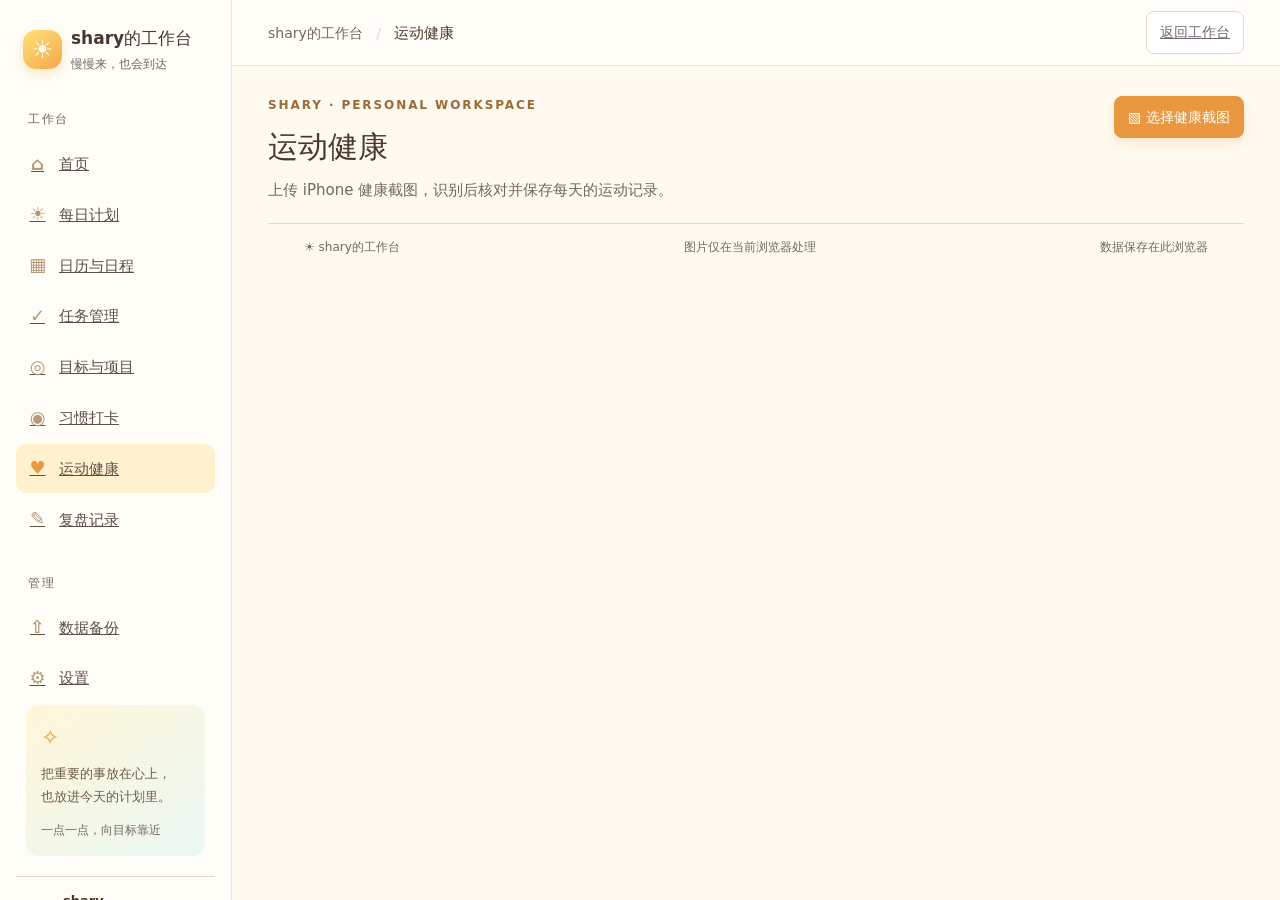
==== health-ocr.html @ df60cae6 "Add local screenshot health reader page" ====
<!doctype html>
<html lang="zh-CN">
<head>
<meta charset="utf-8"><meta name="viewport" content="width=device-width,initial-scale=1"><meta name="theme-color" content="#fff7fa">
<title>运动健康 · shary的工作台</title>
<link rel="stylesheet" href="style.css?v=6"><link rel="stylesheet" href="health-ocr.css?v=1">
</head>
<body>
<div class="shell">
 <aside class="sidebar">
  <a class="brand" href="index.html#home"><span class="brand-mark">☀</span><span><b>shary的工作台</b><small>慢慢来，也会到达</small></span></a>
  <div class="nav-label">工作台</div><nav id="main-nav">
   <a class="nav-item" href="index.html#home"><i>⌂</i>首页</a><a class="nav-item" href="index.html#daily"><i>☀</i>每日计划</a>
   <a class="nav-item" href="index.html#calendar"><i>▦</i>日历与日程</a><a class="nav-item" href="index.html#tasks"><i>✓</i>任务管理</a>
   <a class="nav-item" href="index.html#goals"><i>◎</i>目标与项目</a><a class="nav-item" href="index.html#habits"><i>◉</i>习惯打卡</a><a class="nav-item active" href="health-ocr.html"><i>♥</i>运动健康</a><a class="nav-item" href="index.html#reviews"><i>✎</i>复盘记录</a>
  </nav>
  <div class="nav-label nav-lower">管理</div><nav><a class="nav-item" href="index.html#backup"><i>⇧</i>数据备份</a><a class="nav-item" href="index.html#settings"><i>⚙</i>设置</a></nav>
  <div class="side-note"><span>✧</span><p>把重要的事放在心上，<br>也放进今天的计划里。</p><small>一点一点，向目标靠近</small></div>
  <div class="profile"><span class="avatar">S</span><span>shary<small>健康记录保存在此浏览器</small></span><b></b></div>
 </aside>
 <main class="main">
  <header class="topbar"><button class="icon-button menu" id="menu-toggle" aria-label="打开导航">☰</button><div class="crumb">shary的工作台 <span>/</span> <strong>运动健康</strong></div><div class="top-actions"><a class="btn" href="index.html#home">返回工作台</a></div></header>
  <section class="view-root">
   <div class="heading"><div><div class="eyebrow">SHARY · PERSONAL WORKSPACE</div><h1>运动健康</h1><p>上传 iPhone 健康截图，识别后核对并保存每天的运动记录。</p></div><div class="heading-actions"><label class="btn primary" for="health-image-files">▧ 选择健康截图</label><input id="health-image-files" type="file" accept="image/*" multiple hidden></div></div>
   <section class="ocr-content" id="health-root"></section>
   <footer class="footer"><span>☀ shary的工作台</span><span>图片仅在当前浏览器处理</span><span id="ocr-save-state">数据保存在此浏览器</span></footer>
  </section>
 </main>
</div>
<div class="toast-region" id="toast-region" aria-live="polite"></div>
<script src="health-ocr.js?v=1"></script>
</body></html>
---- style.css ----
:root{font-family:"Microsoft YaHei","PingFang SC",system-ui,sans-serif;color:#382d38;background:#fff8fb;font-synthesis:none;--ink:#382d38;--muted:#998b95;--line:#f0e6eb;--rose:#df6c99;--rose-dark:#bc507c;--soft:#fce8f0;--shadow:0 10px 30px #67364d0d}*{box-sizing:border-box}body{margin:0;min-width:320px}button,input,textarea,select{font:inherit}button{cursor:pointer}.shell{min-height:100vh}.sidebar{position:fixed;inset:0 auto 0 0;width:232px;background:#fff;border-right:1px solid var(--line);padding:25px 16px 15px;display:flex;flex-direction:column;z-index:5}.brand{display:flex;align-items:center;gap:11px;color:inherit;text-decoration:none;padding:0 10px 27px}.brand-mark{display:grid;place-items:center;width:39px;height:39px;border-radius:13px;background:linear-gradient(145deg,#f9b8d0,#e777a3);color:#fff;font-size:25px;box-shadow:0 5px 12px #e78cad44}.brand b{display:block;font-size:17px;letter-spacing:.08em}.brand small,.profile small{display:block;color:#aa9da7;font-size:10px;margin-top:3px}.nav-label{padding:9px 12px 8px;color:#b7aab2;font-size:10px;letter-spacing:.14em}.nav-lower{margin-top:19px}.nav-item{width:100%;border:0;background:transparent;color:#7f727d;text-align:left;padding:10px 12px;border-radius:10px;margin:2px 0;display:flex;align-items:center;gap:12px;font-size:13px}.nav-item i{width:19px;text-align:center;font-style:normal;font-size:17px;color:#b49aa9}.nav-item:hover{background:#fff5f8;color:var(--rose-dark)}.nav-item.active{background:var(--soft);color:var(--rose-dark);font-weight:650}.nav-item.active i{color:var(--rose)}.nav-item em{margin-left:auto;font-style:normal;font-size:9px}.side-note{margin:auto 10px 20px;padding:15px;border-radius:13px;background:linear-gradient(145deg,#fff5f8,#fff9f2);color:#9e788c}.side-note>span{color:#e6a663;font-size:22px}.side-note p{font-size:11px;line-height:1.8;margin:7px 0}.side-note small{font-size:9px;color:#bcaab5}.profile{border-top:1px solid var(--line);padding:14px 8px 0;display:flex;align-items:center;gap:9px;font-size:11px}.avatar{width:31px;height:31px;display:grid;place-items:center;border-radius:50%;background:#f7e3eb;color:var(--rose-dark)}.profile>b{margin-left:auto;width:7px;height:7px;border-radius:50%;background:#68bd9b}.main{margin-left:232px;min-height:100vh;display:flex;flex-direction:column}.topbar{height:66px;background:#ffffffdf;border-bottom:1px solid var(--line);display:flex;align-items:center;justify-content:space-between;padding:0 36px;position:sticky;top:0;z-index:4;backdrop-filter:blur(12px)}.crumb{font-size:12px;color:#a79aa3}.crumb span{padding:0 9px;color:#ded3d9}.crumb strong{color:var(--ink);font-size:13px}.top-actions{display:flex;align-items:center;gap:10px}.search{height:35px;width:230px;border:1px solid var(--line);background:#fff;border-radius:9px;display:flex;align-items:center;padding:0 9px;gap:6px;color:#b9aab4}.search>span{font-size:21px}.search input{border:0;outline:0;min-width:0;width:100%;font-size:11px;color:var(--ink)}kbd{white-space:nowrap;font-size:9px;border:1px solid var(--line);border-radius:4px;padding:2px 4px;color:#b7abb2}.icon-button{border:1px solid var(--line);color:#8d7d88;background:#fff;width:34px;height:34px;border-radius:9px;font-size:18px}.today-chip{border:1px solid var(--line);background:#fff;border-radius:9px;padding:8px 10px;color:#997f8f;font-size:10px}.menu{display:none}.view-root{width:min(1260px,100%);margin:0 auto;padding:30px 36px 38px;flex:1}.heading{display:flex;align-items:flex-start;justify-content:space-between;gap:20px;margin-bottom:21px}.eyebrow{font-size:10px;letter-spacing:.16em;color:#c69bad;margin-bottom:8px}.heading h1{font-size:25px;margin:0;font-weight:650}.heading p{margin:7px 0 0;color:#a2959f;font-size:12px}.heading-actions{display:flex;gap:8px;align-items:center}.btn{border:1px solid var(--line);background:#fff;border-radius:8px;padding:9px 13px;color:#746773;font-size:11px;transition:.18s}.btn:hover{border-color:#e8afc4;color:var(--rose-dark);transform:translateY(-1px)}.primary{background:var(--rose);border-color:var(--rose);color:#fff;box-shadow:0 5px 12px #df6c9928}.primary:hover{background:var(--rose-dark);color:#fff}.soft-btn{background:#fff6f9;border-color:#f6dce6;color:var(--rose-dark)}.danger{color:#c05b65;border-color:#f3d6d9;background:#fffafb}.grid{display:grid;gap:15px}.stats{grid-template-columns:repeat(4,minmax(0,1fr));margin-bottom:16px}.card{background:#fff;border:1px solid var(--line);border-radius:14px;padding:17px 18px;box-shadow:var(--shadow)}.stat{position:relative;overflow:hidden;min-height:105px}.stat:after{content:"";position:absolute;right:-13px;top:-20px;width:74px;height:74px;border-radius:50%;background:var(--tint,#fff2f6)}.stat-top{position:relative;z-index:1;display:flex;align-items:center;justify-content:space-between;color:#9e919a;font-size:10px}.stat-icon{display:grid;place-items:center;width:26px;height:26px;border-radius:8px;background:var(--tint,#fff2f6);color:var(--tone,var(--rose));font-size:13px}.stat-num{font-size:26px;font-weight:650;line-height:1;margin:13px 0 6px}.stat-foot{font-size:9px;color:#b0a3ac}.dashboard{grid-template-columns:minmax(0,1.65fr) minmax(260px,.9fr);align-items:start}.stack{display:grid;gap:15px}.card-head{display:flex;justify-content:space-between;align-items:center;margin-bottom:13px}.card-head h2,.card-head h3{font-size:13px;margin:0;font-weight:650}.card-head p{font-size:10px;color:#ad9fa8;margin:4px 0 0}.link{border:0;background:none;color:var(--rose-dark);font-size:10px;padding:3px}.greeting{background:linear-gradient(112deg,#fff,#fff5f8 64%,#fff4ec);display:flex;align-items:center;justify-content:space-between;min-height:112px}.greeting h2{font-size:20px;margin:0 0 7px}.greeting p{margin:0;color:#9c8f99;font-size:11px}.greet-art{width:100px;height:70px;border-radius:16px;background:#fceaf0;display:grid;place-items:center;font-size:27px;letter-spacing:4px}.three{display:grid;grid-template-columns:repeat(3,1fr);gap:8px}.thing{display:flex;align-items:center;gap:7px;border:1px solid #f1e7ec;border-radius:9px;padding:9px;background:#fffdfd}.thing b{width:21px;height:21px;display:grid;place-items:center;border-radius:50%;background:#fff0e7;color:#c98950;font-size:10px;flex:none}.thing input{width:100%;min-width:0;border:0;outline:0;color:#776a75;font-size:10px;background:transparent}.task-row,.simple-row{display:flex;align-items:center;gap:10px;padding:10px 0;border-bottom:1px solid #f5eff2}.task-row:last-child,.simple-row:last-child{border-bottom:0;padding-bottom:0}.check{accent-color:var(--rose);width:14px;height:14px;flex:none}.row-main{flex:1;min-width:0}.row-title{font-size:11px;color:#635762;display:block;overflow:hidden;text-overflow:ellipsis;white-space:nowrap}.row-title.done{text-decoration:line-through;color:#b3a9b0}.row-sub{font-size:9px;color:#afa3ac;margin-top:4px;display:block}.priority,.pill{font-size:9px;border-radius:5px;padding:4px 7px;white-space:nowrap}.p-high,.overdue{color:#c85c69;background:#fff0ef}.p-medium{color:#bd8845;background:#fff8e9}.p-low{color:#7193bd;background:#eff5fc}.pill{display:inline-flex;border-radius:20px;background:#f7f1f4;color:#8d7d88}.progress{height:6px;border-radius:9px;background:#f5eef2;overflow:hidden}.progress span{display:block;height:100%;border-radius:inherit;background:linear-gradient(90deg,#eba1bb,#dd6e9b)}.progress-caption{display:flex;justify-content:space-between;font-size:9px;color:#a99ca5;margin-top:6px}.project-mini{padding:9px 0;border-bottom:1px solid #f5eff2}.project-mini:last-child{border:0}.project-top{display:flex;justify-content:space-between;font-size:10px;margin-bottom:8px}.empty{padding:22px 8px;text-align:center;color:#b5aab1;font-size:11px}.empty span{display:block;font-size:24px;margin-bottom:7px;color:#e7c7d4}.habit-dots{display:grid;grid-template-columns:repeat(5,1fr);gap:7px;text-align:center}.habit-dot{border:0;background:none;color:#8a7a85;font-size:9px}.habit-dot i{width:35px;height:35px;border-radius:50%;display:grid;place-items:center;margin:0 auto 6px;background:#faf4f7;border:1px solid #f0e6eb;color:#c3adb9;font-style:normal;font-size:14px}.habit-dot.checked i{background:#eaf7f1;border-color:#bbe2d1;color:#4fa586}.quick-grid{grid-template-columns:repeat(3,1fr)}.quick{display:flex;gap:10px;align-items:center;text-align:left}.quick-symbol{display:grid;place-items:center;width:33px;height:33px;border-radius:10px;background:#fff2f6;color:var(--rose);font-size:15px}.quick b{font-size:10px;display:block}.quick small{font-size:9px;color:#a89aa4;display:block;margin-top:4px}.toolbar{display:flex;flex-wrap:wrap;gap:8px;margin-bottom:14px}.toolbar input,.toolbar select,.field input,.field textarea,.field select{border:1px solid var(--line);background:#fff;border-radius:8px;padding:9px 10px;color:#675a65;font-size:11px;outline:0}.toolbar input{min-width:160px}.field{display:flex;flex-direction:column;gap:6px}.field label{font-size:10px;color:#857782}.field input,.field select,.field textarea{width:100%}.field textarea{min-height:76px;resize:vertical}.field-grid{display:grid;grid-template-columns:1fr 1fr;gap:12px}.field.full{grid-column:1/-1}.table-wrap{overflow:auto}.table{width:100%;border-collapse:collapse;min-width:680px}.table th{text-align:left;color:#ad9fa8;font-size:9px;font-weight:500;padding:10px;border-bottom:1px solid var(--line);white-space:nowrap}.table td{padding:11px 10px;border-bottom:1px solid #f5eff2;font-size:10px;color:#756974;vertical-align:middle}.table tr:last-child td{border:0}.table-title{color:#524650;font-weight:600}.actions{display:flex;gap:5px}.small-action{border:0;background:transparent;color:#a695a0;font-size:10px;padding:3px}.status-progress{background:#fff4e6;color:#bd8845}.status-done{background:#eaf7f1;color:#4b9c7f}.status-start{background:#eff5fc;color:#7294bb}.calendar-layout,.review-layout{grid-template-columns:minmax(0,1.5fr) minmax(250px,.8fr);align-items:start}.calendar-head{display:flex;justify-content:space-between;align-items:center;margin-bottom:15px}.calendar-month{font-size:16px;font-weight:650}.calendar-controls{display:flex;gap:6px}.calendar-controls button{width:28px;height:28px;border:1px solid var(--line);border-radius:7px;background:white;color:#917d8b}.calendar-grid{display:grid;grid-template-columns:repeat(7,1fr);gap:4px}.weekday{text-align:center;font-size:9px;color:#b3a5ae;padding:7px 0}.day-cell{min-height:72px;border:1px solid transparent;border-radius:8px;padding:6px;background:#fff;cursor:pointer}.day-cell:hover{border-color:#f0c8d7;background:#fffafd}.day-cell.muted{opacity:.38}.day-cell.selected{border-color:#e59ab5;background:#fff6f9}.day-cell.today .day-num{background:var(--rose);color:white}.day-num{width:22px;height:22px;border-radius:50%;display:grid;place-items:center;font-size:10px;color:#7f707c}.markers{display:flex;gap:3px;margin-top:7px}.marker{height:4px;width:14px;border-radius:4px;background:#e889aa}.marker.event{background:#e3ac66}.marker.milestone{background:#78b69e}.day-event{font-size:8px;white-space:nowrap;overflow:hidden;text-overflow:ellipsis;color:#9a7c8b;margin-top:4px}.section-grid{grid-template-columns:repeat(2,minmax(0,1fr));align-items:start}.goal-card h3,.habit-card h3{margin:0;font-size:13px}.goal-card p,.habit-card p{color:#9c8f99;font-size:10px;line-height:1.7}.goal-meta{display:flex;gap:7px;flex-wrap:wrap;margin:12px 0}.goal-actions{display:flex;justify-content:flex-end;gap:4px}.project-card{border:1px solid #f4eaf0;border-radius:10px;padding:12px;margin-top:10px}.project-head{display:flex;justify-content:space-between;font-size:11px}.habit-grid{grid-template-columns:repeat(3,minmax(0,1fr))}.habit-card{text-align:center;padding:18px 13px}.habit-emoji{font-size:25px}.habit-week{display:flex;justify-content:center;gap:6px;margin:13px 0}.habit-week span{width:21px;height:21px;border-radius:50%;display:grid;place-items:center;background:#f7f1f4;color:#b2a3ad;font-size:8px}.habit-week .on{background:#e5f5ed;color:#4a9b7c}.switcher{display:flex;gap:5px}.switcher button{border:1px solid var(--line);background:white;border-radius:7px;padding:7px 11px;color:#907f89;font-size:10px}.switcher button.active{background:var(--soft);border-color:#f2cfdd;color:var(--rose-dark)}.history{max-height:440px;overflow:auto}.history-entry{padding:10px 0;border-bottom:1px solid var(--line);cursor:pointer}.history-entry strong{font-size:10px}.history-entry p{font-size:9px;color:#a2959e;margin:5px 0 0;white-space:nowrap;overflow:hidden;text-overflow:ellipsis}.modal-backdrop{position:fixed;inset:0;background:#382d3860;display:grid;place-items:center;padding:18px;z-index:20}.modal-backdrop[hidden]{display:none}.modal{width:min(550px,100%);max-height:90vh;overflow:auto;background:#fff;border-radius:16px;padding:22px;box-shadow:0 24px 80px #3f273333}.modal-head{display:flex;justify-content:space-between;align-items:center;margin-bottom:17px}.modal-head h2{margin:0;font-size:16px}.modal-close{border:0;background:#f8f1f5;border-radius:8px;width:30px;height:30px;color:#8d7c87;font-size:17px}.modal-foot{display:flex;justify-content:flex-end;gap:8px;margin-top:18px}.toast-region{position:fixed;right:20px;bottom:20px;z-index:30;display:grid;gap:8px}.toast{background:#3d303b;color:white;border-radius:9px;padding:11px 15px;font-size:11px;box-shadow:var(--shadow);animation:pop .2s ease}@keyframes pop{from{opacity:0;transform:translateY(7px)}to{opacity:1;transform:none}}.danger-card{border-color:#f1dadd}.danger-card h3{color:#b65f68}.scrim{display:none}.footer{border-top:1px solid var(--line);padding:14px 36px;color:#b7aab2;font-size:9px;display:flex;justify-content:space-between}.review-text{min-height:90px}.subheading{font-size:11px;color:#897985;margin:18px 0 10px}.muted{color:#aaa}
@media(max-width:1050px){.sidebar{width:208px}.main{margin-left:208px}.view-root{padding:26px 23px 32px}.topbar{padding:0 23px}.dashboard{grid-template-columns:1.25fr .9fr}.search{width:190px}}
@media(max-width:760px){.sidebar{transform:translateX(-100%);transition:transform .22s;width:255px;box-shadow:12px 0 35px #45333d18}.sidebar.open{transform:translateX(0)}.scrim.show{display:block;position:fixed;inset:0;background:#3c2d3744;z-index:4}.main{margin:0}.topbar{height:58px;padding:0 12px;gap:9px}.menu{display:block;flex:none}.crumb{margin-right:auto}.top-actions{gap:5px}.search{width:30px;padding:0;border:0;background:transparent}.search input{position:absolute;top:57px;left:10px;width:calc(100% - 20px);height:38px;padding:0 12px;border:1px solid var(--line);border-radius:8px;background:white;display:none;box-shadow:var(--shadow)}.search:focus-within input{display:block}.search kbd{display:none}.today-chip{padding:8px;font-size:0}.today-chip span{font-size:9px}.view-root{padding:21px 13px 27px}.heading{margin-bottom:15px}.heading h1{font-size:21px}.heading p{font-size:10px}.stats{grid-template-columns:repeat(2,minmax(0,1fr));gap:9px}.stat{min-height:90px;padding:13px}.stat-num{font-size:22px;margin:10px 0 5px}.dashboard,.calendar-layout,.review-layout{grid-template-columns:1fr}.section-grid{grid-template-columns:1fr}.quick-grid{grid-template-columns:1fr 1fr}.card{padding:14px}.greeting{min-height:96px}.greeting h2{font-size:17px}.greet-art{width:77px;height:60px;font-size:22px}.three{grid-template-columns:1fr}.thing{padding:8px}.day-cell{min-height:57px;padding:4px 3px}.calendar-grid{gap:2px}.habit-grid{grid-template-columns:repeat(2,minmax(0,1fr))}.footer{padding:12px 13px;gap:7px;flex-wrap:wrap}.footer span:last-child{width:100%}.field-grid{grid-template-columns:1fr}.field.full{grid-column:auto}.heading-actions .btn{padding:8px 9px}.toolbar>*{flex:1}.table{min-width:630px}}
@media(prefers-reduced-motion:reduce){*{scroll-behavior:auto!important;animation-duration:.01ms!important;transition-duration:.01ms!important}}
:root{--ink:#49382e;--muted:#988b7b;--line:#eee5d7;--rose:#ed9a3d;--rose-dark:#b96b2d;--soft:#fff1ce;--shadow:0 10px 30px rgba(112,78,38,.07)}
body{background:#fffaf0}
.sidebar{background:#fffdf8;border-color:#eee5d7}
.brand-mark{background:linear-gradient(145deg,#ffe276,#f6a74d);color:#fffaf0;box-shadow:0 5px 12px #efb04444}
.brand b{font-size:15px;letter-spacing:0}
.nav-label{color:#b8a58d}
.nav-item{color:#837466}
.nav-item i{color:#b49a77}
.nav-item:hover{background:#fff8e5;color:#a8652d}
.nav-item.active{background:#fff1ce;color:#a8652d}
.nav-item.active i{color:#e89a3f}
.side-note{background:linear-gradient(145deg,#fff6d8,#eaf8f4);color:#96794d}
.side-note>span{color:#e5a142}
.side-note small{color:#ad9a77}
.profile .avatar{background:#fff0cd;color:#ad6e35}
.topbar{background:#fffdf8e8;border-color:#eee5d7}
.crumb{color:#a39481}
.crumb strong{color:#49382e}
.search{border-color:#eee5d7}
.icon-button:hover,.today-chip:hover{border-color:#edca87;color:#ae6d34}
.btn:hover{border-color:#e9c580;color:#a8652d}
.primary{background:#e9983f;border-color:#e9983f;box-shadow:0 5px 12px #d8983b30}
.primary:hover{background:#c77930;border-color:#c77930}
.soft-btn{background:#fff8e8;border-color:#f3e3bb;color:#a8652d}
.eyebrow{color:#c38a4a}
.stat:after{background:var(--tint,#fff4d9)}
.stats>.stat:nth-child(1){--tone:#bd7534!important;--tint:#fff2d7!important}
.stats>.stat:nth-child(2){--tone:#4f9c88!important;--tint:#e8f6ef!important}
.stats>.stat:nth-child(3){--tone:#c37a56!important;--tint:#fff0df!important}
.stats>.stat:nth-child(4){--tone:#718fbb!important;--tint:#edf4fb!important}
.greeting{background:linear-gradient(112deg,#fffdf7 0%,#fff4d9 55%,#e8f6f2 100%)}
.greeting h2{color:#55402d}
.task-row,.simple-row,.project-mini{border-color:#f3eee3}
.row-title{color:#625244}
.row-sub{color:#a99b8b}
.p-high,.overdue{color:#bf6656;background:#fff0e9}
.p-medium{color:#ae793b;background:#fff6df}
.p-low{color:#668eae;background:#edf7fa}
.progress{background:#f1ede4}
.progress span{background:linear-gradient(90deg,#ffd56c,#ee9841)}
.greet-art:not(.mascot-scene){background:#fff2ce}
.habit-dot i{background:#fff8e8;border-color:#f0e7d2;color:#bd9758}
.habit-dot.checked i{background:#eaf7ef;border-color:#b9e2cb;color:#4f9b7e}
.day-cell:hover,.day-cell.selected{border-color:#ead09b;background:#fffaf0}
.day-cell.today .day-num{background:#e89b40}
.marker{background:#ee9a45}
.marker.event{background:#72b8ad}
.marker.milestone{background:#9a8ac3}
.day-event{color:#927444}
.pill{background:#f7f1e5;color:#887864}
.status-progress{background:#fff4dc;color:#b6803c}
.status-done{background:#eaf7ef;color:#4b9679}
.status-start{background:#edf4fb;color:#7294bb}
.goal-card,.project-card{border-color:#f0e8da}
.habit-week span{background:#f7f2e9;color:#a6967e}
.habit-week .on{background:#e5f5eb;color:#4a9677}
.modal{color:#49382e}
.field input:focus,.field textarea:focus,.field select:focus,.toolbar input:focus,.toolbar select:focus{border-color:#e6b75f;box-shadow:0 0 0 3px #fff2d8}
.footer{border-color:#eee5d7;color:#aa9c89}
.greet-art.mascot-scene{width:152px;height:152px;flex:none;display:block;object-fit:contain;padding:0;border:0;border-radius:0;background:transparent;box-shadow:none;filter:drop-shadow(0 8px 10px rgba(147,96,38,.12))}
@media(max-width:760px){.greet-art.mascot-scene{width:118px;height:118px}}

/* 字体清晰度优化：提高字号、字重与次要文字对比度 */
:root{--muted:#76685e}
body{font-size:16px;line-height:1.6}
.brand b{font-size:18px;font-weight:750}
.brand small,.profile small{font-size:12px;color:#78695e}
.nav-label{font-size:12px;font-weight:700;color:#78695e}
.nav-item{font-size:15px;font-weight:600;color:#625448}
.nav-item.active{font-weight:750}
.nav-item i{font-size:18px}
.nav-item em{font-size:11px}
.side-note{color:#745f42}
.side-note p{font-size:13px;font-weight:550}
.side-note small{font-size:11px;color:#78695e}
.profile{font-size:13px;font-weight:600}
.crumb{font-size:14px;color:#78695e}
.crumb strong{font-size:15px;font-weight:700}
.search input{font-size:13px}
kbd{font-size:11px;color:#74665c}
.today-chip{font-size:13px;color:#705f50}
.heading h1{font-size:30px;font-weight:750}
.heading p{font-size:15px;color:#75665b}
.eyebrow{font-size:12px;font-weight:700;color:#9a6b38}
.btn{font-size:14px;font-weight:650}
.stat-top{font-size:13px;font-weight:650;color:#74665b}
.stat-icon{font-size:15px}
.stat-num{font-size:30px;font-weight:750}
.stat-foot{font-size:12px;color:#74665b}
.card-head h2,.card-head h3{font-size:16px;font-weight:750}
.card-head p{font-size:13px;color:#75665b}
.link{font-size:13px;font-weight:650}
.greeting h2{font-size:23px;font-weight:750}
.greeting p{font-size:14px;color:#74665b}
.thing{padding:10px}
.thing b{font-size:12px;font-weight:750}
.thing input{font-size:13px;color:#51453b;font-weight:550}
.row-title{font-size:14px;color:#51453b;font-weight:650}
.row-sub{font-size:12px;color:#74665b}
.priority,.pill{font-size:12px;font-weight:650}
.progress-caption{font-size:12px;color:#74665b}
.project-top{font-size:13px;font-weight:600}
.empty{font-size:14px;color:#74665b}
.habit-dot{font-size:12px;font-weight:600}
.toolbar input,.toolbar select,.field input,.field textarea,.field select{font-size:14px}
.field label{font-size:13px;font-weight:650;color:#625448}
.table th{font-size:12px;font-weight:700;color:#74665b}
.table td{font-size:13px;color:#625448}
.table-title{font-weight:700}
.small-action{font-size:12px}
.calendar-month{font-size:18px;font-weight:750}
.calendar-controls button{font-size:15px}
.weekday{font-size:12px;font-weight:650;color:#74665b}
.day-num{font-size:12px;font-weight:650;color:#625448}
.day-event{font-size:10px;color:#705f50}
.goal-card h3,.habit-card h3{font-size:16px;font-weight:750}
.goal-card p,.habit-card p{font-size:13px;color:#74665b}
.goal-meta{font-size:12px}
.habit-week span{font-size:10px;font-weight:650}
.switcher button{font-size:12px;font-weight:650}
.history-entry strong{font-size:13px;font-weight:700}
.history-entry p{font-size:12px;color:#74665b}
.modal-head h2{font-size:19px;font-weight:750}
.modal-close{font-size:19px}
.toast{font-size:14px;font-weight:600}
.footer{font-size:12px;color:#74665b}
.subheading{font-size:14px;font-weight:700;color:#625448}
.muted{color:#74665b}
@media(max-width:760px){
  body{font-size:16px}
  .brand b{font-size:18px}
  .nav-item{font-size:16px}
  .view-root{padding:21px 13px 27px}
  .heading h1{font-size:24px}
  .heading p{font-size:13px}
  .btn{font-size:13px}
  .stat-top{font-size:12px}
  .stat-num{font-size:25px}
  .stat-foot{font-size:11px}
  .card-head h2,.card-head h3{font-size:16px}
  .greeting h2{font-size:20px}
  .greeting p{font-size:13px}
  .row-title{font-size:14px}
  .row-sub{font-size:12px}
  .day-cell{min-height:60px}
  .weekday{font-size:11px}
  .day-num{font-size:12px}
  .day-event{font-size:9px}
  .toolbar input,.toolbar select,.field input,.field textarea,.field select{font-size:14px}
  .table td{font-size:13px}
  .footer{font-size:12px}
}


/* 高可读性字体：明显放大并加重信息文字 */
body{font-size:18px;line-height:1.7}
.brand b{font-size:20px;font-weight:800}
.brand small,.profile small{font-size:14px;color:#65564a}
.nav-label{font-size:14px;font-weight:750;color:#65564a}
.nav-item{font-size:17px;font-weight:650;color:#57483c;padding-top:12px;padding-bottom:12px}
.nav-item.active{font-weight:800}
.nav-item i{font-size:20px}
.nav-item em{font-size:13px}
.side-note{color:#695337}
.side-note p{font-size:15px;font-weight:650}
.side-note small{font-size:13px;color:#65564a}
.profile{font-size:15px;font-weight:700}
.crumb{font-size:16px;color:#65564a}
.crumb strong{font-size:17px;font-weight:800}
.search input{font-size:15px}
kbd{font-size:12px;color:#65564a}
.today-chip{font-size:15px;font-weight:700;color:#65564a}
.heading h1{font-size:36px;font-weight:800}
.heading p{font-size:17px;color:#65564a}
.eyebrow{font-size:14px;font-weight:750;color:#8d5d2c}
.btn{font-size:16px;font-weight:750;padding:10px 15px}
.stat-top{font-size:15px;font-weight:750;color:#65564a}
.stat-icon{font-size:17px}
.stat-num{font-size:36px;font-weight:800}
.stat-foot{font-size:14px;color:#65564a;font-weight:550}
.card-head h2,.card-head h3{font-size:19px;font-weight:800}
.card-head p{font-size:15px;color:#65564a}
.link{font-size:15px;font-weight:750}
.greeting h2{font-size:27px;font-weight:800}
.greeting p{font-size:16px;color:#65564a}
.thing{padding:11px}
.thing b{font-size:14px;font-weight:800}
.thing input{font-size:15px;color:#49382e;font-weight:650}
.row-title{font-size:16px;color:#49382e;font-weight:750}
.row-sub{font-size:14px;color:#65564a;font-weight:550}
.priority,.pill{font-size:14px;font-weight:750}
.progress-caption{font-size:14px;color:#65564a;font-weight:600}
.project-top{font-size:15px;font-weight:700}
.empty{font-size:16px;color:#65564a}
.habit-dot{font-size:14px;font-weight:700}
.toolbar input,.toolbar select,.field input,.field textarea,.field select{font-size:16px}
.field label{font-size:15px;font-weight:750;color:#57483c}
.table th{font-size:14px;font-weight:750;color:#65564a}
.table td{font-size:15px;color:#57483c}
.table-title{font-weight:800}
.small-action{font-size:14px}
.calendar-month{font-size:21px;font-weight:800}
.calendar-controls button{font-size:17px}
.weekday{font-size:14px;font-weight:750;color:#65564a}
.day-num{font-size:14px;font-weight:750;color:#57483c}
.day-event{font-size:12px;color:#65564a}
.goal-card h3,.habit-card h3{font-size:19px;font-weight:800}
.goal-card p,.habit-card p{font-size:15px;color:#65564a}
.goal-meta{font-size:14px}
.habit-week span{font-size:12px;font-weight:750}
.switcher button{font-size:14px;font-weight:750}
.history-entry strong{font-size:15px;font-weight:800}
.history-entry p{font-size:14px;color:#65564a}
.modal-head h2{font-size:21px;font-weight:800}
.modal-close{font-size:21px}
.toast{font-size:16px;font-weight:700}
.footer{font-size:14px;color:#65564a}
.subheading{font-size:16px;font-weight:800;color:#57483c}
.muted{color:#65564a}
@media(max-width:760px){
  body{font-size:17px}
  .brand b{font-size:19px}
  .brand small,.profile small{font-size:13px}
  .nav-item{font-size:17px}
  .view-root{padding:21px 13px 27px}
  .crumb{font-size:13px}
  .crumb strong{font-size:14px}
  .heading h1{font-size:28px}
  .heading p{font-size:15px}
  .eyebrow{font-size:12px}
  .btn{font-size:14px;padding:9px 11px}
  .stat-top{font-size:13px}
  .stat-num{font-size:29px}
  .stat-foot{font-size:12px}
  .card-head h2,.card-head h3{font-size:17px}
  .card-head p{font-size:13px}
  .greeting h2{font-size:22px}
  .greeting p{font-size:14px}
  .row-title{font-size:15px}
  .row-sub{font-size:13px}
  .day-cell{min-height:62px}
  .weekday{font-size:12px}
  .day-num{font-size:13px}
  .day-event{font-size:10px}
  .toolbar input,.toolbar select,.field input,.field textarea,.field select{font-size:16px}
  .field label{font-size:14px}
  .table td{font-size:14px}
  .footer{font-size:13px}
}

/* 全局易读性加强：浅色文字、表单与边线统一增强 */
:root{--ink:#3f342d;--muted:#5e4d40;--line:#d8c3aa}
body{font-size:20px;line-height:1.75;color:#3f342d}
.brand b{font-size:21px;font-weight:850}
.brand small,.profile small,.nav-label,.side-note small{font-size:15px!important;color:#5e4d40!important;font-weight:650}
.nav-item{font-size:18px!important;color:#4f4034!important;font-weight:700}
.nav-item.active{font-weight:850}
.nav-item i{font-size:21px}
.side-note p{font-size:16px;font-weight:700;color:#594835}
.profile{font-size:16px;font-weight:750}
.crumb{font-size:17px!important;color:#5e4d40!important}
.crumb strong{font-size:18px!important;font-weight:850}
.search input{font-size:16px!important;color:#3f342d}
.today-chip{font-size:16px!important;font-weight:750;color:#4f4034}
.heading h1{font-size:40px;font-weight:850}
.heading p{font-size:18px!important;color:#5e4d40!important;font-weight:650}
.eyebrow{font-size:15px!important;font-weight:800;color:#825221}
.btn{font-size:17px!important;font-weight:800;border-width:1.5px}
.stat-top{font-size:16px!important;font-weight:800;color:#5e4d40!important}
.stat-num{font-size:38px;font-weight:850}
.stat-foot{font-size:15px!important;font-weight:650;color:#5e4d40!important}
.card-head h2,.card-head h3{font-size:20px!important;font-weight:850}
.card-head p{font-size:16px!important;color:#5e4d40!important;font-weight:650}
.link{font-size:16px!important;font-weight:800}
.greeting h2{font-size:28px;font-weight:850}
.greeting p{font-size:17px!important;color:#5e4d40!important;font-weight:650}
.thing{border:2px solid #cdb395;background:#fffefd;padding:12px}
.thing b{width:28px;height:28px;font-size:16px;font-weight:850;color:#854c1e;background:#fff0dc}
.thing input{font-size:17px!important;font-weight:750!important;color:#3f342d!important}
.row-title{font-size:17px!important;font-weight:800;color:#3f342d!important}
.row-sub{font-size:15px!important;font-weight:650;color:#5e4d40!important}
.priority,.pill{font-size:15px!important;font-weight:800}
.progress{height:9px;border:1px solid #c7ae91}
.progress-caption{font-size:15px!important;font-weight:700;color:#5e4d40!important}
.project-top{font-size:16px!important;font-weight:750}
.empty{font-size:17px!important;color:#5e4d40!important;font-weight:600}
.habit-dot{font-size:15px!important;font-weight:750}
.toolbar input,.toolbar select,.field input,.field textarea,.field select{font-size:17px!important;color:#3f342d;border:1.5px solid #cdb99f}
.field label{font-size:16px!important;font-weight:800;color:#4f4034!important}
.table th{font-size:15px!important;font-weight:800;color:#5e4d40!important}
.table td{font-size:16px!important;color:#4f4034!important}
.small-action{font-size:15px!important}
.calendar-month{font-size:22px!important;font-weight:850}
.weekday{font-size:15px!important;font-weight:800;color:#5e4d40!important}
.day-num{font-size:15px!important;font-weight:800;color:#4f4034!important}
.day-event{font-size:13px!important;color:#5e4d40!important;font-weight:650}
.goal-card h3,.habit-card h3{font-size:20px!important;font-weight:850}
.goal-card p,.habit-card p{font-size:16px!important;color:#5e4d40!important;font-weight:650}
.habit-week span{font-size:13px!important;font-weight:800}
.switcher button{font-size:15px!important;font-weight:800}
.history-entry strong{font-size:16px!important;font-weight:850}
.history-entry p{font-size:15px!important;color:#5e4d40!important;font-weight:650}
.modal-head h2{font-size:22px!important;font-weight:850}
.toast{font-size:17px!important;font-weight:750}
.footer{font-size:15px!important;color:#5e4d40!important;font-weight:600;border-color:#d8c3aa}
.subheading{font-size:17px!important;font-weight:850;color:#4f4034!important}
.muted{color:#5e4d40!important}
.card,.project-card{border-color:#d8c3aa;border-width:1.5px}
.task-row,.simple-row,.project-mini{border-color:#d8c3aa}
.toolbar input,.toolbar select,.field input,.field textarea,.field select,.search{border-color:#cdb99f}
.day-cell{border-color:#e2d2be}
.calendar-grid{gap:5px}
@media(max-width:760px){
 body{font-size:18px}
 .nav-item{font-size:18px!important}
 .heading h1{font-size:30px}
 .heading p{font-size:16px!important}
 .btn{font-size:15px!important}
 .stat-top{font-size:14px!important}
 .stat-num{font-size:31px}
 .stat-foot{font-size:13px!important}
 .card-head h2,.card-head h3{font-size:18px!important}
 .card-head p{font-size:14px!important}
 .greeting h2{font-size:23px}
 .greeting p{font-size:15px!important}
 .thing{padding:10px}
 .thing input{font-size:16px!important}
 .row-title{font-size:16px!important}
 .row-sub{font-size:14px!important}
 .day-cell{min-height:64px}
 .weekday{font-size:13px!important}
 .day-num{font-size:14px!important}
 .day-event{font-size:10px!important}
 .toolbar input,.toolbar select,.field input,.field textarea,.field select{font-size:16px!important}
 .table td{font-size:15px!important}
 .footer{font-size:14px!important}
}

/* 视觉平衡：保留可读性，恢复轻松的字号、字重和线条 */
:root{--ink:#49382e;--muted:#74675f;--line:#e6d8c8;--shadow:0 8px 22px rgba(112,78,38,.055)}
body{font-size:16px!important;line-height:1.6;color:#49382e}
.brand{gap:9px;padding-left:7px;padding-right:7px}
.brand b{font-size:17px!important;font-weight:700!important;white-space:nowrap;letter-spacing:0}
.brand small,.profile small,.nav-label,.side-note small{font-size:12px!important;color:#74675f!important;font-weight:500!important}
.nav-item{font-size:15px!important;font-weight:550!important;color:#5d5046!important;padding-top:10px;padding-bottom:10px}
.nav-item.active{font-weight:700!important}
.nav-item i{font-size:18px!important}
.nav-item em{font-size:11px!important}
.side-note{color:#7d6544}
.side-note p{font-size:13px!important;font-weight:500!important;color:#6e5c49}
.profile{font-size:13px!important;font-weight:600!important}
.crumb{font-size:14px!important;color:#74675f!important}
.crumb strong{font-size:15px!important;font-weight:700!important}
.search input{font-size:13px!important}
.today-chip{font-size:13px!important;font-weight:600!important;color:#6b5c50}
.heading h1{font-size:30px!important;font-weight:700!important}
.heading p{font-size:15px!important;font-weight:500!important;color:#74675f!important}
.eyebrow{font-size:12px!important;font-weight:650!important;color:#9a6b38}
.btn{font-size:14px!important;font-weight:600!important;padding:9px 13px;border-width:1px}
.stat-top{font-size:13px!important;font-weight:600!important;color:#71645b!important}
.stat-num{font-size:31px!important;font-weight:700!important}
.stat-foot{font-size:12px!important;font-weight:500!important;color:#74675f!important}
.card-head h2,.card-head h3{font-size:17px!important;font-weight:700!important}
.card-head p{font-size:13px!important;color:#74675f!important;font-weight:500!important}
.link{font-size:13px!important;font-weight:600!important}
.greeting h2{font-size:23px!important;font-weight:700!important}
.greeting p{font-size:14px!important;color:#74675f!important;font-weight:500!important}
.thing{border:1px solid #e3d1bd;background:#fffefd;padding:10px}
.thing b{width:24px;height:24px;font-size:13px!important;font-weight:700!important;color:#9a5c28;background:#fff1e3}
.thing input{font-size:15px!important;font-weight:550!important;color:#51453b!important}
.row-title{font-size:14px!important;font-weight:650!important;color:#51453b!important}
.row-sub{font-size:12px!important;font-weight:500!important;color:#74675f!important}
.priority,.pill{font-size:12px!important;font-weight:650!important}
.progress{height:7px;border:0}
.progress-caption{font-size:12px!important;font-weight:550!important;color:#74675f!important}
.project-top{font-size:13px!important;font-weight:600!important}
.empty{font-size:14px!important;color:#74675f!important;font-weight:500!important}
.habit-dot{font-size:12px!important;font-weight:600!important}
.toolbar input,.toolbar select,.field input,.field textarea,.field select{font-size:14px!important;color:#51453b;border:1px solid #dfcdb7}
.field label{font-size:13px!important;font-weight:600!important;color:#65574d!important}
.table th{font-size:12px!important;font-weight:650!important;color:#74675f!important}
.table td{font-size:13px!important;color:#62564d!important}
.small-action{font-size:12px!important}
.calendar-month{font-size:18px!important;font-weight:700!important}
.weekday{font-size:12px!important;font-weight:600!important;color:#74675f!important}
.day-num{font-size:12px!important;font-weight:600!important;color:#62564d!important}
.day-event{font-size:10px!important;color:#74675f!important;font-weight:500!important}
.goal-card h3,.habit-card h3{font-size:17px!important;font-weight:700!important}
.goal-card p,.habit-card p{font-size:13px!important;color:#74675f!important;font-weight:500!important}
.habit-week span{font-size:10px!important;font-weight:650!important}
.switcher button{font-size:12px!important;font-weight:600!important}
.history-entry strong{font-size:13px!important;font-weight:700!important}
.history-entry p{font-size:12px!important;color:#74675f!important;font-weight:500!important}
.modal-head h2{font-size:18px!important;font-weight:700!important}
.toast{font-size:14px!important;font-weight:600!important}
.footer{font-size:12px!important;color:#74675f!important;font-weight:500!important;border-color:#e6d8c8}
.subheading{font-size:14px!important;font-weight:700!important;color:#62564d!important}
.muted{color:#74675f!important}
.card,.project-card{border-color:#e1cfba;border-width:1px}
.task-row,.simple-row,.project-mini{border-color:#e3d5c6}
.toolbar input,.toolbar select,.field input,.field textarea,.field select,.search{border-color:#ddcbb4}
.day-cell{border-color:#eadccb}
.calendar-grid{gap:4px}
@media(max-width:760px){
 body{font-size:16px!important}
 .brand b{font-size:17px!important}
 .nav-item{font-size:16px!important}
 .crumb{font-size:13px!important}
 .crumb strong{font-size:14px!important}
 .heading h1{font-size:26px!important}
 .heading p{font-size:14px!important}
 .btn{font-size:13px!important;padding:8px 10px}
 .stat-top{font-size:12px!important}
 .stat-num{font-size:26px!important}
 .stat-foot{font-size:11px!important}
 .card-head h2,.card-head h3{font-size:16px!important}
 .card-head p{font-size:12px!important}
 .greeting h2{font-size:20px!important}
 .greeting p{font-size:13px!important}
 .thing{padding:9px}
 .thing input{font-size:14px!important}
 .row-title{font-size:14px!important}
 .row-sub{font-size:12px!important}
 .day-cell{min-height:58px}
 .weekday{font-size:11px!important}
 .day-num{font-size:12px!important}
 .day-event{font-size:9px!important}
 .toolbar input,.toolbar select,.field input,.field textarea,.field select{font-size:14px!important}
 .table td{font-size:12px!important}
 .footer{font-size:11px!important}
}


.health-toolbar{display:flex;align-items:center;gap:12px;margin-bottom:16px;padding:12px 16px}.health-toolbar strong{flex:1;text-align:center;font-size:16px}.health-rings{display:flex;align-items:center;gap:24px;padding:22px;margin-bottom:16px}.ring-stack{width:138px;height:138px;position:relative;flex:none}.ring{position:absolute;inset:0;border-radius:50%;display:grid;place-items:center;border:10px solid #eee}.ring span{font-size:15px;font-weight:750;text-align:center}.ring small{display:block;font-size:11px;color:var(--muted);font-weight:500}.ring-move{inset:0;border-color:#f34c79;border-right-color:#f9d4df}.ring-exercise{inset:17px;border-color:#86c934;border-right-color:#e2f1cd}.ring-stand{inset:34px;border-color:#22b9bd;border-right-color:#d3eff0}.health-rings h2{margin:5px 0;font-size:20px}.health-rings p{margin:5px 0}.health-metrics{grid-template-columns:repeat(4,1fr);margin-bottom:16px}.health-metric{background:#fff;border:1px solid var(--line);border-radius:16px;padding:16px;box-shadow:var(--shadow)}.health-metric>div{font-size:13px;color:var(--muted)}.health-metric strong{display:block;font-size:26px;color:var(--metric);margin:5px 0}.health-metric small{font-size:14px;margin-left:4px}.health-metric>span{font-size:11px;color:var(--muted)}.health-bars{height:190px;display:flex;gap:12px;align-items:end;justify-content:space-around;padding:12px}.health-bar-col{height:100%;display:flex;align-items:center;flex-direction:column;gap:6px;flex:1}.health-bar-track{height:135px;width:min(35px,80%);border-radius:10px;background:#f2eee9;display:flex;align-items:end;overflow:hidden}.health-bar-track i{width:100%;background:#88c83d;border-radius:10px}.health-bar-col b{font-size:12px}.health-bar-col small{color:var(--muted)}.health-workout-icon{width:38px;height:38px;border-radius:50%;background:#f2eafa;display:grid;place-items:center;color:#765a8e}.health-manual{margin-top:16px}.health-form{display:grid;grid-template-columns:repeat(4,1fr);gap:12px}.health-form label{display:grid;gap:5px;font-size:12px;color:var(--muted)}.health-form input{min-width:0;width:100%;border:1px solid var(--line);border-radius:9px;padding:9px;background:#fff;color:var(--ink);font:inherit}.health-form button{align-self:end}.health-manual .card-head{margin-bottom:15px}@media(max-width:760px){.health-rings{gap:14px;padding:16px}.ring-stack{width:116px;height:116px}.ring-exercise{inset:14px}.ring-stand{inset:29px}.health-rings h2{font-size:17px}.health-metrics{grid-template-columns:repeat(2,1fr)}.health-form{grid-template-columns:repeat(2,1fr)}.health-bars{gap:6px}.health-bar-track{width:26px}}

.health-sync{padding:18px 20px;margin-bottom:16px}.health-sync-status{display:flex;gap:12px;align-items:flex-start}.health-sync-status b{font-size:15px}.health-sync-status p{margin:3px 0 10px}.health-status-dot{width:10px;height:10px;border-radius:50%;margin-top:7px;background:#d79b52;box-shadow:0 0 0 4px #fff1d9;flex:none}.health-status-dot.is-connected{background:#62a886;box-shadow:0 0 0 4px #eaf6ef}.health-connection{display:grid;grid-template-columns:minmax(180px,1fr) minmax(180px,1fr) auto;gap:10px;align-items:end;margin:10px 0}.health-connection label{display:grid;gap:4px;color:var(--muted);font-size:12px}.health-connection input{min-width:0;border:1px solid var(--line);border-radius:9px;padding:9px 11px;background:#fff;color:var(--ink);font:inherit}.health-sync>small{display:block;margin-top:6px}@media(max-width:760px){.health-sync{padding:15px}.health-connection{grid-template-columns:1fr}.health-connection button{justify-self:start}}
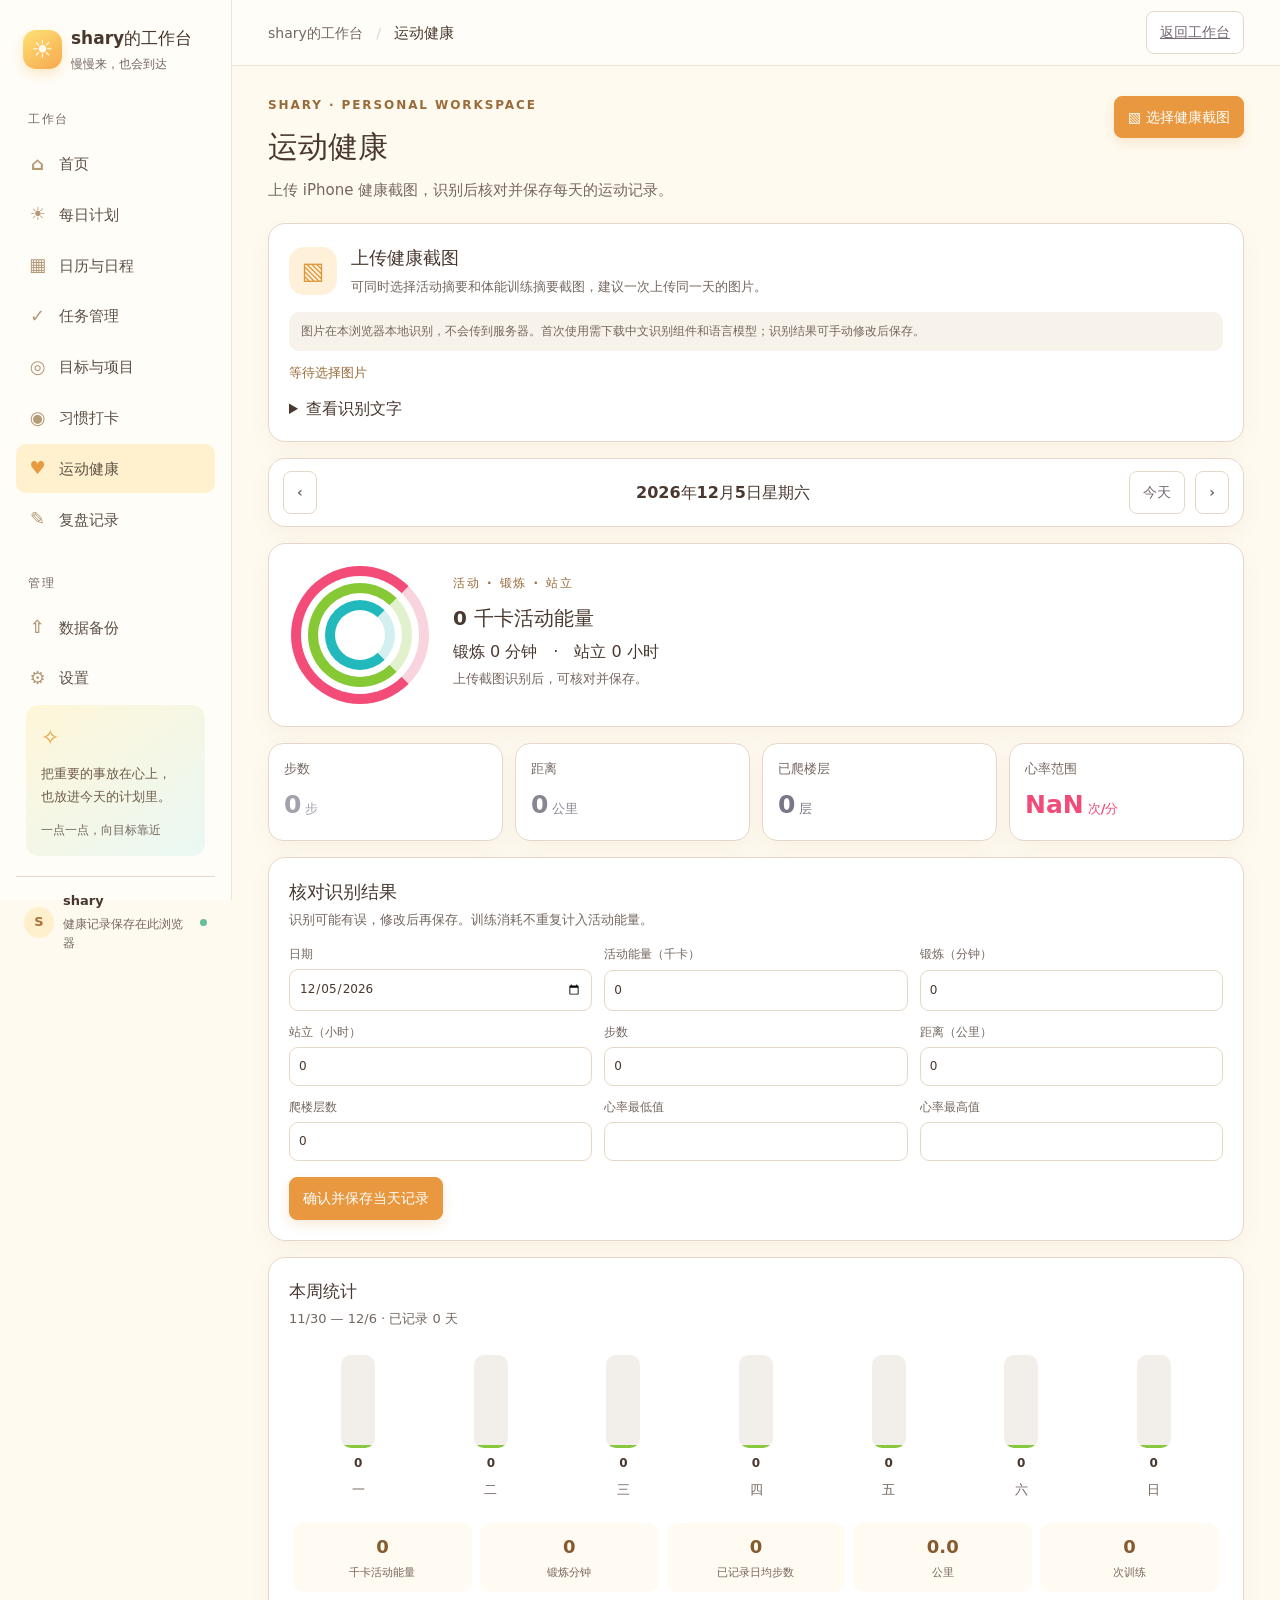
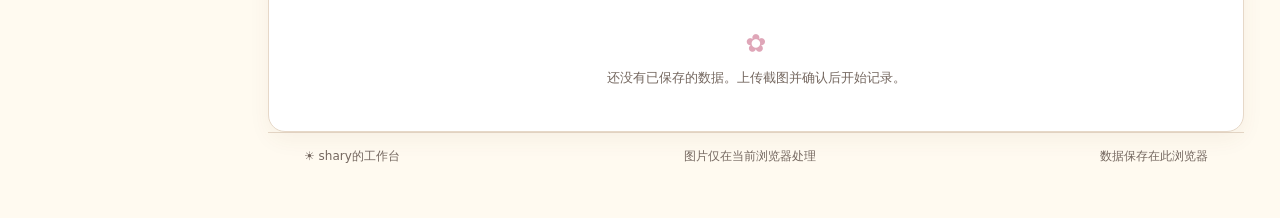
==== commit 0f841fa4: "Refresh health page styles and ring display" ====
--- a/health-ocr.html
+++ b/health-ocr.html
@@ -3,7 +3,7 @@
 <head>
 <meta charset="utf-8"><meta name="viewport" content="width=device-width,initial-scale=1"><meta name="theme-color" content="#fff7fa">
 <title>运动健康 · shary的工作台</title>
-<link rel="stylesheet" href="style.css?v=6"><link rel="stylesheet" href="health-ocr.css?v=1">
+<link rel="stylesheet" href="style.css?v=6"><link rel="stylesheet" href="health-ocr.css?v=2">
 </head>
 <body>
 <div class="shell">
@@ -18,7 +18,7 @@
   <div class="side-note"><span>✧</span><p>把重要的事放在心上，<br>也放进今天的计划里。</p><small>一点一点，向目标靠近</small></div>
   <div class="profile"><span class="avatar">S</span><span>shary<small>健康记录保存在此浏览器</small></span><b></b></div>
  </aside>
- <main class="main">
+ <div class="scrim" id="scrim"></div><main class="main">
   <header class="topbar"><button class="icon-button menu" id="menu-toggle" aria-label="打开导航">☰</button><div class="crumb">shary的工作台 <span>/</span> <strong>运动健康</strong></div><div class="top-actions"><a class="btn" href="index.html#home">返回工作台</a></div></header>
   <section class="view-root">
    <div class="heading"><div><div class="eyebrow">SHARY · PERSONAL WORKSPACE</div><h1>运动健康</h1><p>上传 iPhone 健康截图，识别后核对并保存每天的运动记录。</p></div><div class="heading-actions"><label class="btn primary" for="health-image-files">▧ 选择健康截图</label><input id="health-image-files" type="file" accept="image/*" multiple hidden></div></div>
@@ -28,5 +28,5 @@
  </main>
 </div>
 <div class="toast-region" id="toast-region" aria-live="polite"></div>
-<script src="health-ocr.js?v=1"></script>
+<script src="health-ocr.js?v=2"></script>
 </body></html>
--- a/health-ocr.css
+++ b/health-ocr.css
@@ -0,0 +1,4 @@
+.sidebar .nav-item,.sidebar .nav-item:link,.sidebar .nav-item:visited,.sidebar .nav-item:hover,.sidebar .nav-item:active{text-decoration:none!important}
+.sidebar a.nav-item{text-decoration:none;color:#7f727d}.sidebar a.nav-item:hover,.sidebar a.nav-item.active{text-decoration:none}
+.ocr-content{display:grid;gap:16px}.ocr-upload-card,.ocr-card{background:#fff;border:1px solid var(--line);border-radius:17px;padding:20px;box-shadow:var(--shadow)}.ocr-drop{display:flex;align-items:center;gap:14px}.ocr-upload-icon{width:48px;height:48px;border-radius:15px;background:#fff1d9;color:#dc973c;display:grid;place-items:center;font-size:24px;flex:none}.ocr-drop h2,.ocr-card h2{margin:0 0 4px;font-size:18px}.ocr-drop p,.ocr-sub{margin:0;color:var(--muted);font-size:13px}.ocr-privacy{margin:14px 0 0;padding:10px 12px;border-radius:10px;background:#f7f3ea;color:#74675f;font-size:12px;line-height:1.6}.ocr-status{margin-top:12px;font-size:13px;color:#9a6b38;min-height:20px}.ocr-thumbs{display:flex;gap:8px;flex-wrap:wrap;margin-top:12px}.ocr-thumb{width:84px;height:84px;border-radius:10px;object-fit:cover;border:1px solid var(--line)}.ocr-toolbar{display:flex;align-items:center;gap:10px;padding:12px 14px}.ocr-toolbar strong{flex:1;text-align:center}.ocr-rings{display:flex;align-items:center;gap:24px;padding:22px}.ocr-ring-stack{width:138px;height:138px;position:relative;flex:none}.ocr-ring{position:absolute;inset:0;border-radius:50%;display:grid;place-items:center;border:10px solid #eee}.ocr-ring span{text-align:center;font-weight:750;font-size:15px}.ocr-ring small{display:block;font-size:11px;color:var(--muted);font-weight:500}.ocr-ring-move{border-color:#f34c79;border-right-color:#f9d4df}.ocr-ring-exercise{inset:17px;border-color:#86c934;border-right-color:#e2f1cd}.ocr-ring-stand{inset:34px;border-color:#22b9bd;border-right-color:#d3eff0}.ocr-rings h2{margin:5px 0;font-size:20px}.ocr-rings p{margin:5px 0}.ocr-metrics{display:grid;grid-template-columns:repeat(4,minmax(0,1fr));gap:12px}.ocr-metric{background:#fff;border:1px solid var(--line);border-radius:15px;padding:15px;box-shadow:var(--shadow)}.ocr-metric div{font-size:13px;color:var(--muted)}.ocr-metric strong{display:block;font-size:25px;margin-top:5px;color:var(--tone)}.ocr-metric small{font-size:13px;margin-left:4px}.ocr-form{display:grid;grid-template-columns:repeat(3,minmax(0,1fr));gap:12px;margin-top:14px}.ocr-form label{display:grid;gap:5px;font-size:12px;color:var(--muted)}.ocr-form input{width:100%;min-width:0;box-sizing:border-box;border:1px solid var(--line);border-radius:9px;padding:9px;background:#fff;color:var(--ink);font:inherit}.ocr-form-actions{grid-column:1/-1;display:flex;gap:9px;align-items:center;margin-top:4px}.ocr-week-chart{height:170px;display:flex;align-items:end;justify-content:space-around;gap:10px;padding:12px 8px}.ocr-bar-col{height:100%;display:flex;align-items:center;flex-direction:column;gap:6px;flex:1}.ocr-bar-track{height:120px;width:min(34px,80%);border-radius:10px;background:#f2eee9;display:flex;align-items:end;overflow:hidden}.ocr-bar-track i{width:100%;background:#88c83d;border-radius:10px}.ocr-bar-col b{font-size:12px}.ocr-bar-col small{color:var(--muted)}.ocr-week-totals{display:grid;grid-template-columns:repeat(5,minmax(0,1fr));gap:8px;padding:10px 4px}.ocr-week-totals>div{text-align:center;padding:10px 4px;border-radius:11px;background:#fffaf2}.ocr-week-totals b{display:block;font-size:18px;color:#875a2c}.ocr-week-totals small{display:block;font-size:11px;color:var(--muted);margin-top:3px}.ocr-record-list{margin-top:12px}.ocr-record-row{width:100%;display:grid;grid-template-columns:1fr auto auto auto;gap:14px;align-items:center;text-align:left;padding:12px;border:0;border-top:1px solid var(--line);background:#fff;color:var(--ink);font:inherit;cursor:pointer}.ocr-record-row i{font-style:normal;color:#c58235}.ocr-workouts{margin-top:18px}.ocr-workouts h3{font-size:15px;margin:0 0 8px}.ocr-text{margin-top:12px}.ocr-text pre{white-space:pre-wrap;max-height:220px;overflow:auto;font-size:11px;color:#76685e}.ocr-empty{text-align:center;padding:22px;color:var(--muted);font-size:13px}.ocr-empty span{display:block;color:#dfa6b8;font-size:25px;margin-bottom:4px}.ocr-date-records{display:flex;gap:6px;flex-wrap:wrap}.ocr-date-records button{border:1px solid var(--line);border-radius:20px;padding:6px 10px;background:#fffaf2;color:#735536;font:inherit;font-size:12px;cursor:pointer}
+@media(max-width:760px){.ocr-upload-card,.ocr-card{padding:15px}.ocr-drop{align-items:flex-start}.ocr-ring-stack{width:112px;height:112px}.ocr-ring-exercise{inset:14px}.ocr-ring-stand{inset:28px}.ocr-rings{gap:14px;padding:15px}.ocr-rings h2{font-size:17px}.ocr-metrics{grid-template-columns:repeat(2,minmax(0,1fr))}.ocr-form{grid-template-columns:repeat(2,minmax(0,1fr))}.ocr-week-totals{grid-template-columns:repeat(3,minmax(0,1fr))}.ocr-record-row{grid-template-columns:1fr auto;gap:6px}.ocr-record-row span:nth-child(3){grid-column:1}.ocr-record-row i{grid-column:2;grid-row:2}.ocr-toolbar{padding:10px}.ocr-bar-track{width:25px}}
